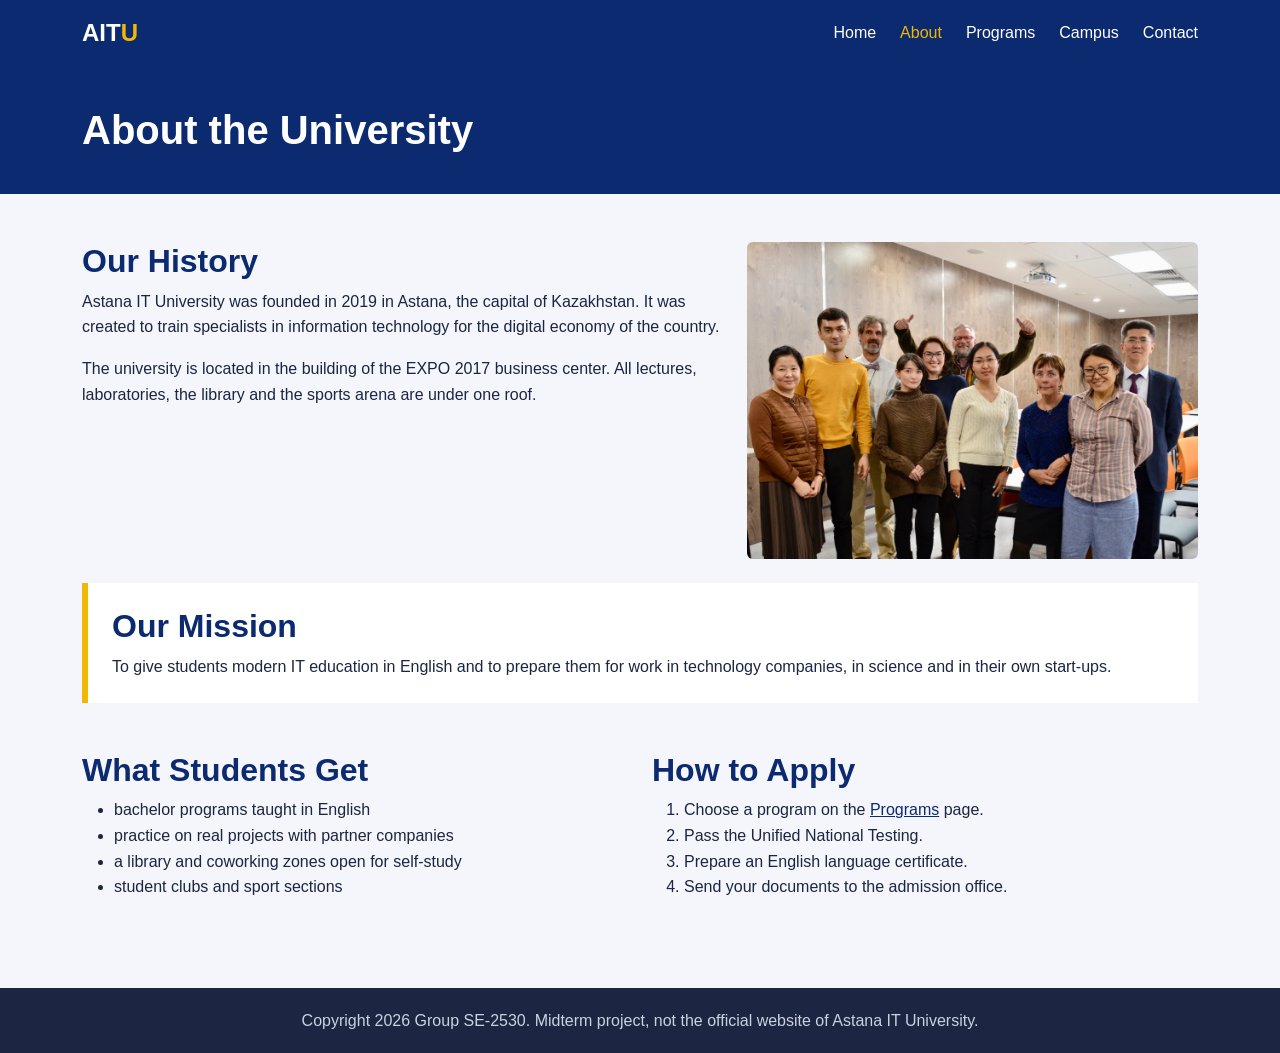
==== about.html @ d7051963 "copy the midterm website" ====
<!DOCTYPE html>
<html lang="en">
<head>
    <meta charset="UTF-8">
    <meta name="viewport" content="width=device-width, initial-scale=1.0">
    <title>About - Astana IT University</title>
    <link rel="stylesheet" href="css/bootstrap.min.css">
    <link rel="stylesheet" href="css/styles.css">
</head>
<body>

<header class="site-header">
    <div class="container header-inner">
        <a class="logo" href="index.html">AIT<span>U</span></a>
        <nav>
            <ul class="nav-links">
                <li><a href="index.html">Home</a></li>
                <li><a href="about.html" class="active">About</a></li>
                <li><a href="programs.html">Programs</a></li>
                <li><a href="campus.html">Campus</a></li>
                <li><a href="contact.html">Contact</a></li>
            </ul>
        </nav>
    </div>
</header>

<main>

    <section class="page-title">
        <div class="container">
            <h1>About the University</h1>
        </div>
    </section>

    <section class="container py-5">
        <div class="row">
            <div class="col-lg-7 mb-4">
                <h2>Our History</h2>
                <p>Astana IT University was founded in 2019 in Astana, the capital of Kazakhstan. It
                    was created to train specialists in information technology for the digital
                    economy of the country.</p>
                <p>The university is located in the building of the EXPO 2017 business center. All
                    lectures, laboratories, the library and the sports arena are under one roof.</p>
            </div>
            <div class="col-lg-5 mb-4">
                <img class="img-fluid rounded" src="images/teachers.jpg" alt="A group of Astana IT University teachers">
            </div>
        </div>

        <div id="mission" class="mb-5">
            <h2>Our Mission</h2>
            <p class="mb-0">To give students modern IT education in English and to prepare them for
                work in technology companies, in science and in their own start-ups.</p>
        </div>

        <div class="row">
            <div class="col-md-6 mb-4">
                <h2>What Students Get</h2>
                <ul>
                    <li>bachelor programs taught in English</li>
                    <li>practice on real projects with partner companies</li>
                    <li>a library and coworking zones open for self-study</li>
                    <li>student clubs and sport sections</li>
                </ul>
            </div>
            <div class="col-md-6 mb-4">
                <h2>How to Apply</h2>
                <ol>
                    <li>Choose a program on the <a href="programs.html">Programs</a> page.</li>
                    <li>Pass the Unified National Testing.</li>
                    <li>Prepare an English language certificate.</li>
                    <li>Send your documents to the admission office.</li>
                </ol>
            </div>
        </div>
    </section>

</main>

<footer class="site-footer">
    <div class="container text-center">
        <p>Copyright 2026 Group SE-2530. Midterm project, not the official website of Astana IT University.</p>
    </div>
</footer>

</body>
</html>
---- css/styles.css ----
* {
    box-sizing: border-box;
}

body {
    background-color: #f4f6fb;
    color: #1c2541;
    font-family: Arial, Helvetica, sans-serif;
    line-height: 1.6;
}

h1,
h2,
h3 {
    color: #0b2a6f;
    font-weight: bold;
}

a {
    color: #0b2a6f;
}

.site-header {
    background-color: #0b2a6f;
    padding: 14px 0;
}

.header-inner {
    display: flex;
    justify-content: space-between;
    align-items: center;
}

.logo {
    color: #ffffff;
    font-size: 24px;
    font-weight: bold;
    text-decoration: none;
}

.logo span {
    color: #f2b705;
}

.nav-links {
    display: flex;
    gap: 24px;
    list-style-type: none;
    margin: 0;
    padding: 0;
}

.nav-links a {
    color: #ffffff;
    text-decoration: none;
}

.nav-links a:hover,
.nav-links a.active {
    color: #f2b705;
}

.hero {
    position: relative;
    height: 480px;
}

.hero img {
    width: 100%;
    height: 100%;
    object-fit: cover;
}

.hero-text {
    position: absolute;
    left: 0;
    bottom: 0;
    width: 100%;
    background-color: rgba(11, 42, 111, 0.85);
    color: #ffffff;
    padding: 30px 0;
}

.hero-text h1 {
    color: #ffffff;
    font-size: 40px;
}

.page-title {
    background-color: #0b2a6f;
    color: #ffffff;
    padding: 40px 0;
}

.page-title h1 {
    color: #ffffff;
    margin: 0;
}

.btn-primary {
    background-color: #f2b705;
    border-color: #f2b705;
    color: #1c2541;
    font-weight: bold;
}

.btn-primary:hover {
    background-color: #d9a404;
    border-color: #d9a404;
    color: #1c2541;
}

.info-card {
    background-color: #ffffff;
    border: 1px solid #d8deeb;
    border-radius: 8px;
    height: 100%;
    padding: 24px;
}

.info-card h3 {
    font-size: 20px;
}

.info-card p {
    margin-bottom: 0;
}

.stats {
    display: grid;
    grid-template-columns: repeat(4, 1fr);
    gap: 24px;
}

.stat {
    background-color: #0b2a6f;
    border-radius: 8px;
    color: #ffffff;
    padding: 24px;
    text-align: center;
}

.stat-number {
    display: block;
    color: #f2b705;
    font-size: 36px;
    font-weight: bold;
}

#mission {
    background-color: #ffffff;
    border-left: 6px solid #f2b705;
    padding: 24px;
}

.programs-table th {
    background-color: #0b2a6f;
    color: #ffffff;
}

.gallery {
    display: grid;
    grid-template-columns: repeat(3, 1fr);
    gap: 16px;
}

.gallery-item {
    position: relative;
    height: 240px;
    margin: 0;
}

.gallery-item img {
    width: 100%;
    height: 100%;
    border-radius: 8px;
    object-fit: cover;
}

.caption {
    position: absolute;
    left: 0;
    bottom: 0;
    width: 100%;
    background-color: rgba(11, 42, 111, 0.85);
    border-radius: 0 0 8px 8px;
    color: #ffffff;
    padding: 8px 12px;
}

#contact-form {
    background-color: #ffffff;
    border: 1px solid #d8deeb;
    border-radius: 8px;
    padding: 24px;
}

.site-footer {
    background-color: #1c2541;
    color: #c9d1e3;
    padding: 20px 0;
}

.site-footer p {
    margin: 0;
}

@media (max-width: 992px) {
    .hero {
        height: 380px;
    }

    .hero-text h1 {
        font-size: 32px;
    }

    .stats {
        grid-template-columns: repeat(2, 1fr);
    }

    .gallery {
        grid-template-columns: repeat(2, 1fr);
    }
}

@media (max-width: 576px) {
    .header-inner {
        flex-direction: column;
        gap: 10px;
    }

    .nav-links {
        flex-wrap: wrap;
        justify-content: center;
        gap: 8px 16px;
    }

    .hero {
        height: 300px;
    }

    .hero-text h1 {
        font-size: 24px;
    }

    .stats {
        grid-template-columns: 1fr;
    }

    .gallery {
        grid-template-columns: 1fr;
    }
}
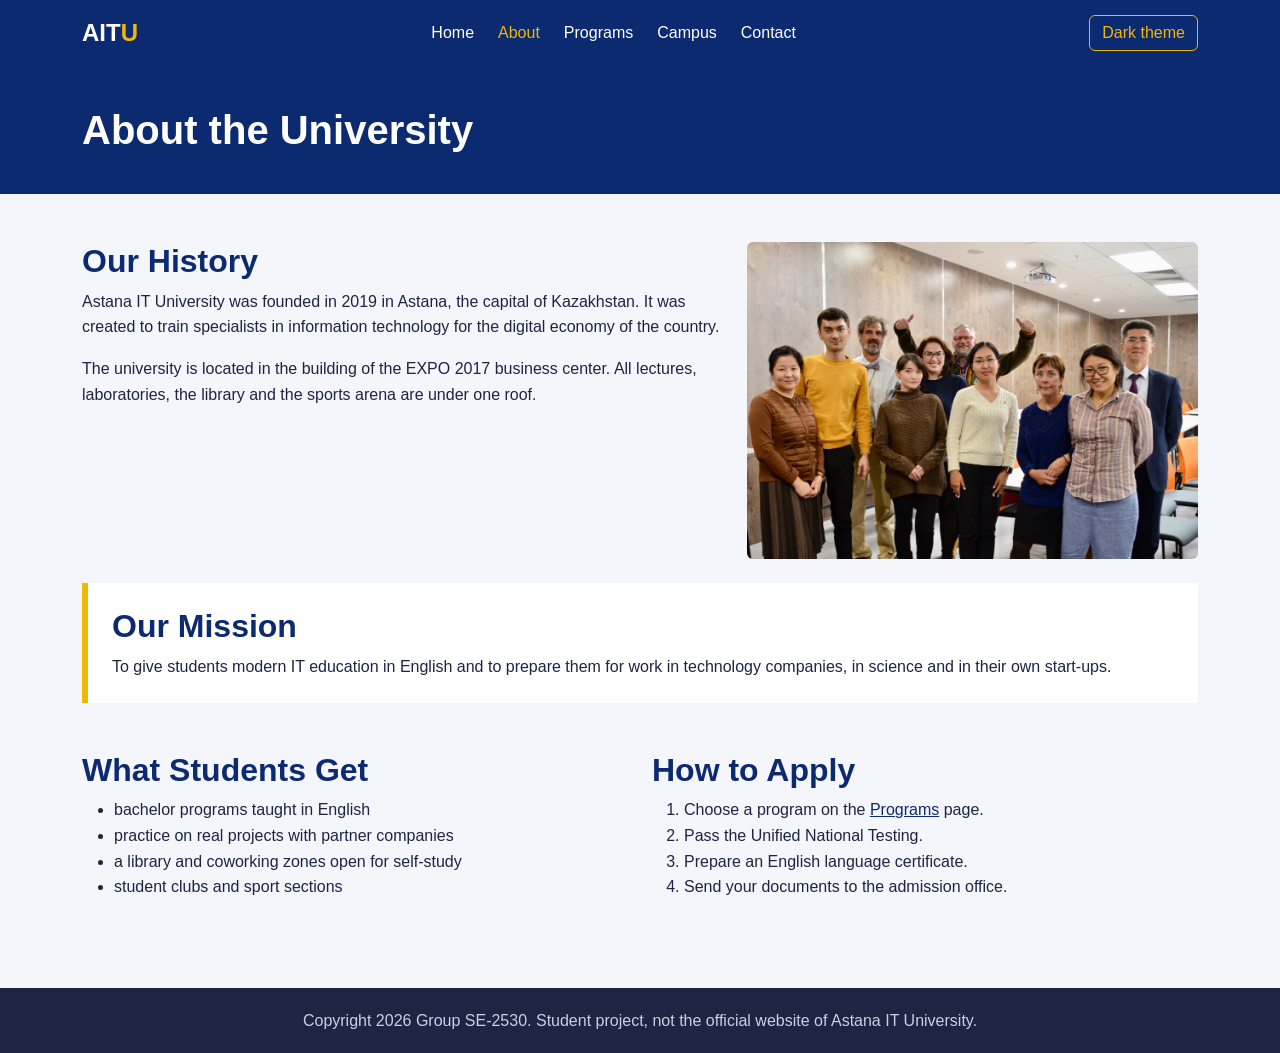
==== commit 8d4ae8d9: "add a dark theme switcher to all pages" ====
--- a/about.html
+++ b/about.html
@@ -21,6 +21,7 @@
                 <li><a href="contact.html">Contact</a></li>
             </ul>
         </nav>
+        <button class="theme-btn" type="button" id="theme-toggle">Dark theme</button>
     </div>
 </header>
 
@@ -79,9 +80,11 @@
 
 <footer class="site-footer">
     <div class="container text-center">
-        <p>Copyright 2026 Group SE-2530. Midterm project, not the official website of Astana IT University.</p>
+        <p>Copyright 2026 Group SE-2530. Student project, not the official website of Astana IT University.</p>
     </div>
 </footer>
 
+<script src="js/theme.js"></script>
+
 </body>
 </html>
--- a/css/styles.css
+++ b/css/styles.css
@@ -60,6 +60,19 @@
     color: #f2b705;
 }
 
+.theme-btn {
+    background-color: transparent;
+    border: 1px solid #f2b705;
+    border-radius: 6px;
+    color: #f2b705;
+    padding: 4px 12px;
+}
+
+.theme-btn:hover {
+    background-color: #f2b705;
+    color: #1c2541;
+}
+
 .hero {
     position: relative;
     height: 480px;
@@ -156,6 +169,42 @@
 .programs-table th {
     background-color: #0b2a6f;
     color: #ffffff;
+}
+
+.programs-count {
+    color: #5a6684;
+}
+
+.no-results {
+    display: none;
+    background-color: #fff4d6;
+    border-left: 6px solid #f2b705;
+    padding: 12px 16px;
+}
+
+.favorite-btn {
+    border: 1px solid #0b2a6f;
+    color: #0b2a6f;
+}
+
+.favorite-btn.saved {
+    background-color: #f2b705;
+    border-color: #f2b705;
+    color: #1c2541;
+    font-weight: bold;
+}
+
+.favorites-list {
+    list-style-type: none;
+    padding: 0;
+}
+
+.favorites-list li {
+    background-color: #ffffff;
+    border: 1px solid #d8deeb;
+    border-radius: 8px;
+    margin-bottom: 8px;
+    padding: 8px 16px;
 }
 
 .gallery {
@@ -205,6 +254,60 @@
     margin: 0;
 }
 
+body.dark-theme {
+    background-color: #10172e;
+    color: #e3e8f4;
+}
+
+.dark-theme h1,
+.dark-theme h2,
+.dark-theme h3 {
+    color: #ffffff;
+}
+
+.dark-theme main li a {
+    color: #f2b705;
+}
+
+.dark-theme .info-card,
+.dark-theme #mission,
+.dark-theme #contact-form,
+.dark-theme .favorites-list li {
+    background-color: #1c2541;
+    border-color: #2e3a5c;
+}
+
+.dark-theme .programs-table td {
+    background-color: #1c2541;
+    border-color: #2e3a5c;
+    box-shadow: none;
+    color: #e3e8f4;
+}
+
+.dark-theme .form-control,
+.dark-theme .form-select {
+    background-color: #10172e;
+    border-color: #2e3a5c;
+    color: #e3e8f4;
+}
+
+.dark-theme .programs-count {
+    color: #aab4cc;
+}
+
+.dark-theme .no-results {
+    background-color: #2e3a5c;
+}
+
+.dark-theme .favorite-btn {
+    border-color: #f2b705;
+    color: #f2b705;
+}
+
+.dark-theme .favorite-btn.saved {
+    color: #1c2541;
+}
+
 @media (max-width: 992px) {
     .hero {
         height: 380px;
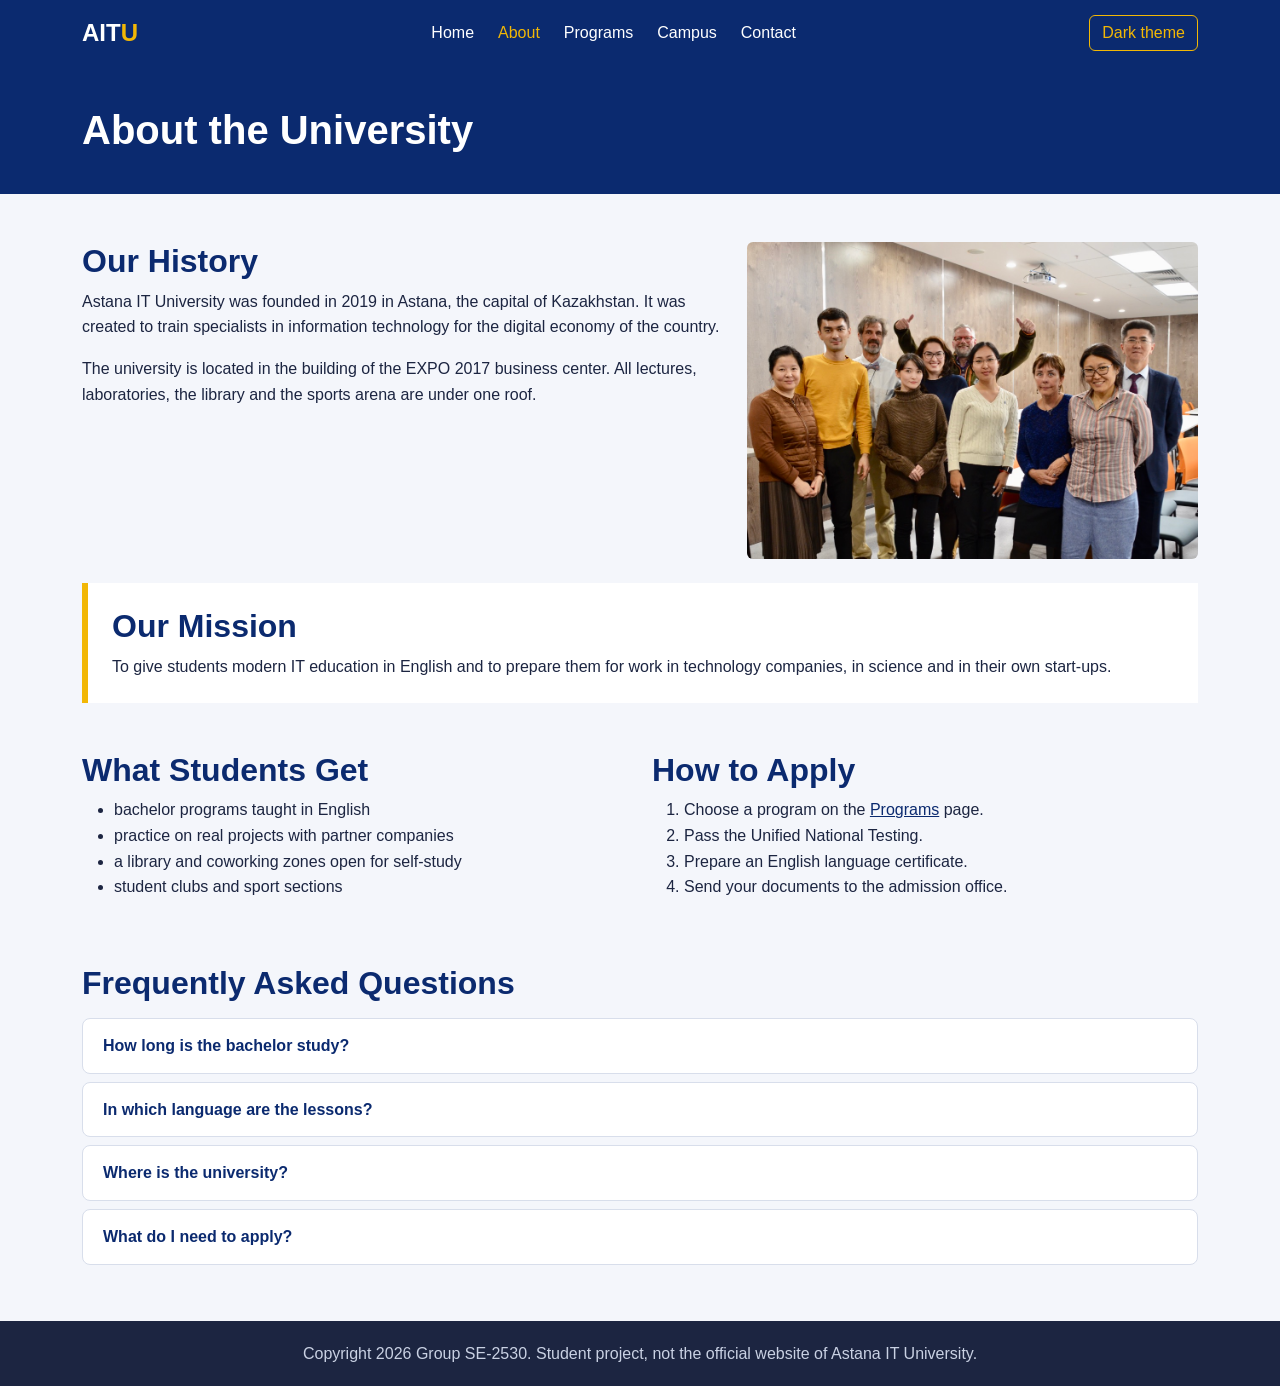
==== commit c7be9fed: "add a faq accordion to the about page" ====
--- a/about.html
+++ b/about.html
@@ -4,6 +4,7 @@
     <meta charset="UTF-8">
     <meta name="viewport" content="width=device-width, initial-scale=1.0">
     <title>About - Astana IT University</title>
+    <link rel="icon" href="images/favicon.svg">
     <link rel="stylesheet" href="css/bootstrap.min.css">
     <link rel="stylesheet" href="css/styles.css">
 </head>
@@ -74,6 +75,35 @@
                 </ol>
             </div>
         </div>
+
+        <div id="faq" class="mt-4">
+            <h2 class="mb-3">Frequently Asked Questions</h2>
+            <div class="faq-item">
+                <button type="button" class="faq-question">How long is the bachelor study?</button>
+                <div class="faq-answer">
+                    <p>All bachelor programs at AITU last three years.</p>
+                </div>
+            </div>
+            <div class="faq-item">
+                <button type="button" class="faq-question">In which language are the lessons?</button>
+                <div class="faq-answer">
+                    <p>Lectures, practice lessons and exams are held in English.</p>
+                </div>
+            </div>
+            <div class="faq-item">
+                <button type="button" class="faq-question">Where is the university?</button>
+                <div class="faq-answer">
+                    <p>In block C1 of the EXPO business center, Mangilik El Avenue 55/11, Astana.</p>
+                </div>
+            </div>
+            <div class="faq-item">
+                <button type="button" class="faq-question">What do I need to apply?</button>
+                <div class="faq-answer">
+                    <p>Results of the Unified National Testing, an English language certificate and
+                        your documents for the admission office.</p>
+                </div>
+            </div>
+        </div>
     </section>
 
 </main>
@@ -85,6 +115,8 @@
 </footer>
 
 <script src="js/theme.js"></script>
+<script src="https://code.jquery.com/jquery-3.7.1.min.js"></script>
+<script src="js/about.js"></script>
 
 </body>
 </html>
--- a/css/styles.css
+++ b/css/styles.css
@@ -166,6 +166,32 @@
     padding: 24px;
 }
 
+.faq-item {
+    background-color: #ffffff;
+    border: 1px solid #d8deeb;
+    border-radius: 8px;
+    margin-bottom: 8px;
+}
+
+.faq-question {
+    background-color: transparent;
+    border: none;
+    color: #0b2a6f;
+    font-weight: bold;
+    padding: 14px 20px;
+    text-align: left;
+    width: 100%;
+}
+
+.faq-item.open .faq-question {
+    color: #d9a404;
+}
+
+.faq-answer {
+    display: none;
+    padding: 0 20px 4px;
+}
+
 .programs-table th {
     background-color: #0b2a6f;
     color: #ffffff;
@@ -205,6 +231,20 @@
     border-radius: 8px;
     margin-bottom: 8px;
     padding: 8px 16px;
+}
+
+.filter-btn {
+    background-color: #ffffff;
+    border: 1px solid #0b2a6f;
+    border-radius: 20px;
+    color: #0b2a6f;
+    margin: 0 8px 8px 0;
+    padding: 6px 16px;
+}
+
+.filter-btn.active {
+    background-color: #0b2a6f;
+    color: #ffffff;
 }
 
 .gallery {
@@ -244,6 +284,22 @@
     padding: 24px;
 }
 
+.error-message {
+    color: #dc3545;
+    font-size: 14px;
+    margin-top: 4px;
+}
+
+.form-success {
+    display: none;
+    background-color: #d1f2dc;
+    border-left: 6px solid #198754;
+    border-radius: 8px;
+    color: #0f5132;
+    font-weight: bold;
+    padding: 16px;
+}
+
 .site-footer {
     background-color: #1c2541;
     color: #c9d1e3;
@@ -270,6 +326,7 @@
 }
 
 .dark-theme .info-card,
+.dark-theme .faq-item,
 .dark-theme #mission,
 .dark-theme #contact-form,
 .dark-theme .favorites-list li {
@@ -291,6 +348,29 @@
     color: #e3e8f4;
 }
 
+.dark-theme .faq-question {
+    color: #ffffff;
+}
+
+.dark-theme .faq-item.open .faq-question {
+    color: #f2b705;
+}
+
+.dark-theme .filter-btn {
+    background-color: #1c2541;
+    border-color: #f2b705;
+    color: #f2b705;
+}
+
+.dark-theme .filter-btn.active {
+    background-color: #f2b705;
+    color: #1c2541;
+}
+
+.dark-theme .error-message {
+    color: #ff8a95;
+}
+
 .dark-theme .programs-count {
     color: #aab4cc;
 }
